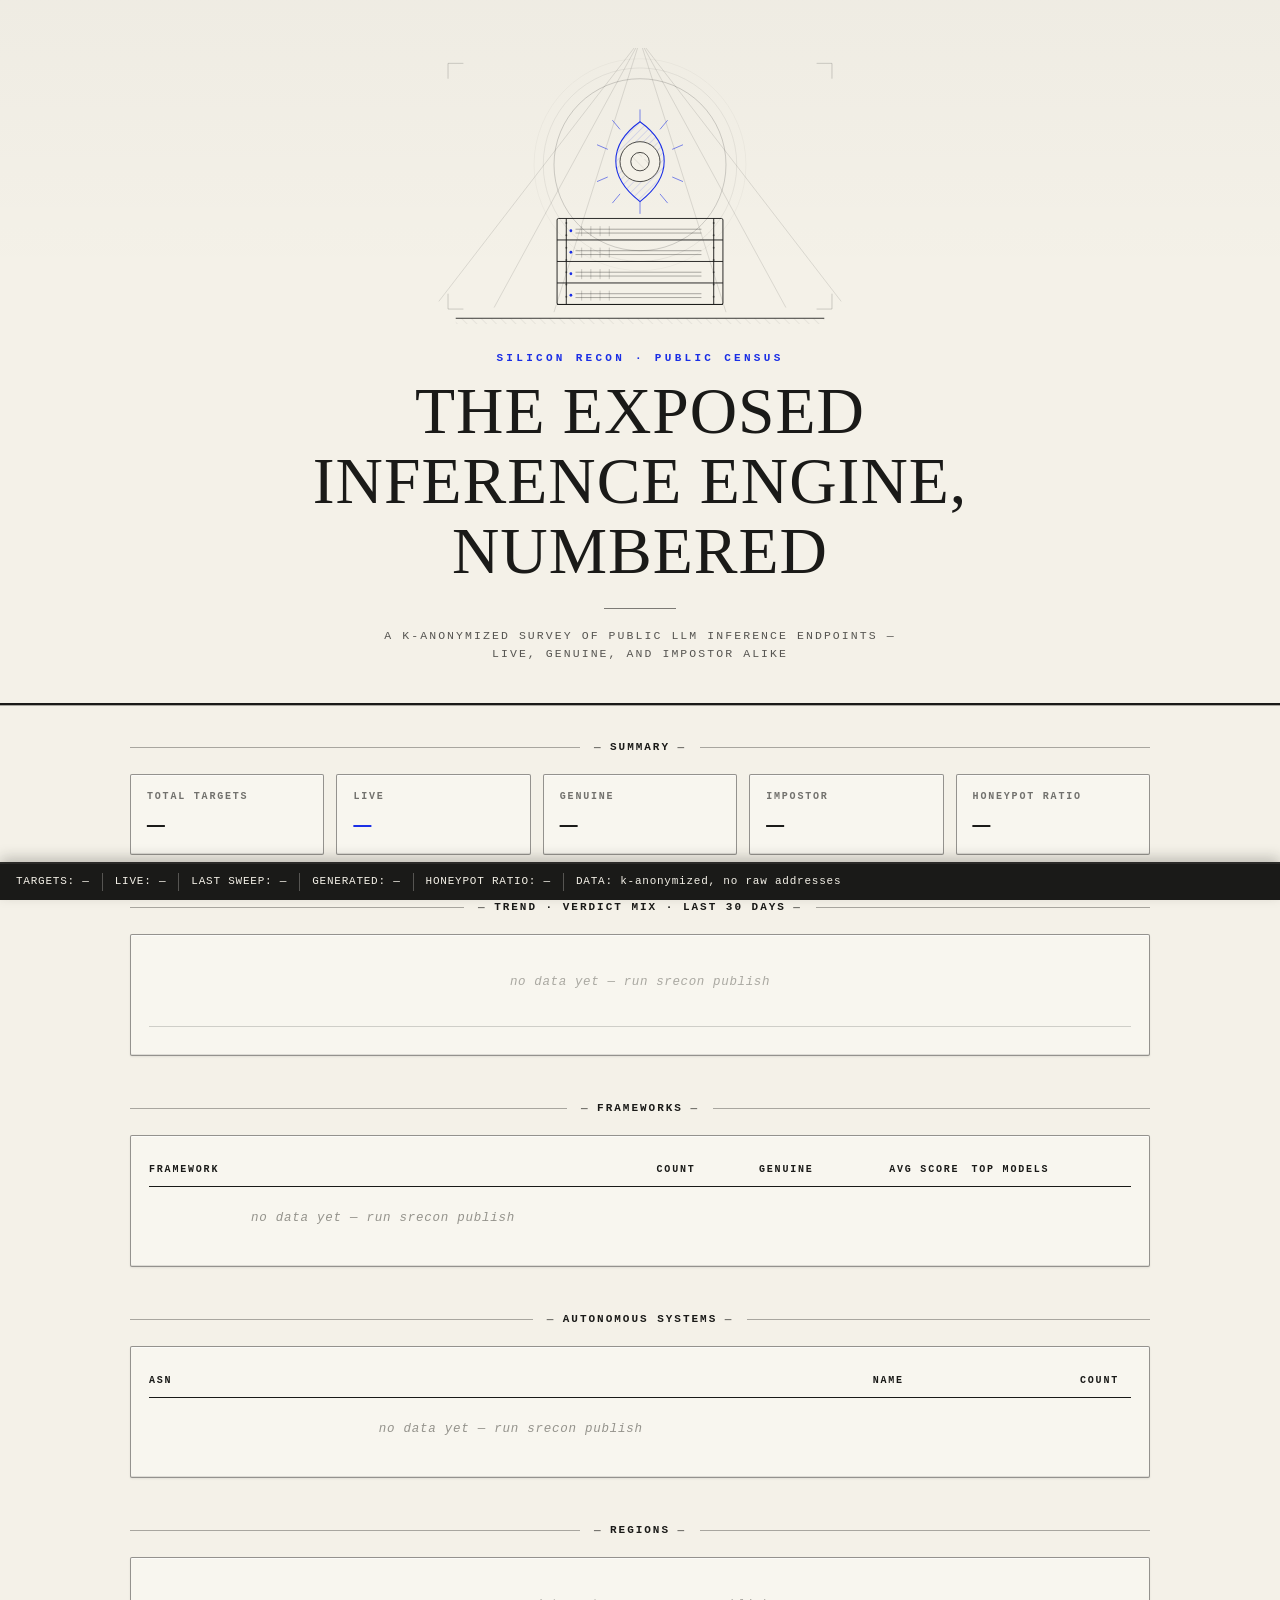
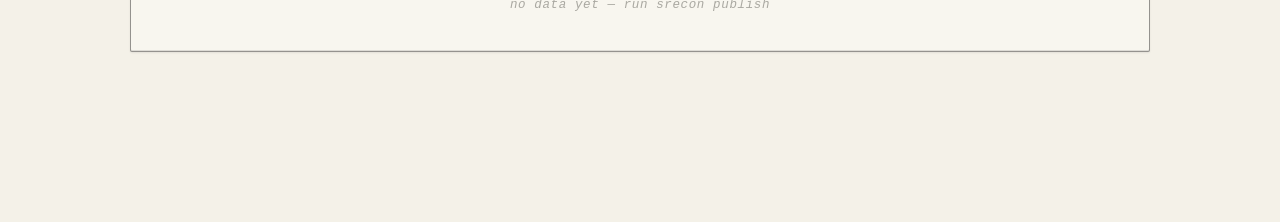
==== Documents/dev workspace/llm-recon/site/index.html @ 22ce021d "srecon wave9/10: public census site (engraved-terminal theme, Argus SVG, k-anonymized data feed) + w" ====
<!DOCTYPE html>
<html lang="en">
<head>
<meta charset="utf-8">
<meta name="viewport" content="width=device-width, initial-scale=1">
<title>SILICON RECON — The Exposed Inference Engine, Numbered</title>
<meta name="description" content="A k-anonymized public census of internet-exposed LLM inference endpoints. No raw addresses, ever.">
<link rel="stylesheet" href="style.css">
</head>
<body>

<header class="hero" id="top">
  <!-- Engraved Argus / server-rack plate. Inline SVG only, no external assets. -->
  <svg class="hero-art" viewBox="0 0 560 360" role="img" aria-label="Engraving: a hundred-eyed Argus merged with a server rack, eyes alight">
    <defs>
      <pattern id="hatchBlue" width="7" height="7" patternUnits="userSpaceOnUse" patternTransform="rotate(45)">
        <line x1="0" y1="0" x2="0" y2="7" stroke="#1a2ee6" stroke-width="0.7" opacity="0.55"/>
      </pattern>
      <pattern id="hatchInk" width="9" height="9" patternUnits="userSpaceOnUse" patternTransform="rotate(-45)">
        <line x1="0" y1="0" x2="0" y2="9" stroke="#1a1a18" stroke-width="0.5" opacity="0.4"/>
      </pattern>
    </defs>

    <!-- sunburst -->
    <g stroke="#1a1a18" stroke-width="0.7" opacity="0.22">
      <line x1="280" y1="-10" x2="18"  y2="330"/>
      <line x1="280" y1="-10" x2="90"  y2="338"/>
      <line x1="280" y1="-10" x2="168" y2="344"/>
      <line x1="280" y1="-10" x2="392" y2="344"/>
      <line x1="280" y1="-10" x2="470" y2="338"/>
      <line x1="280" y1="-10" x2="542" y2="330"/>
    </g>

    <!-- halo arcs -->
    <circle cx="280" cy="152" r="112" fill="none" stroke="#1a1a18" stroke-width="0.8" opacity="0.3"/>
    <circle cx="280" cy="152" r="126" fill="none" stroke="#1a1a18" stroke-width="0.5" opacity="0.18"/>
    <circle cx="280" cy="152" r="138" fill="none" stroke="#1a1a18" stroke-width="0.35" opacity="0.12"/>

    <!-- the eye of Argus -->
    <path d="M 280 96 C 322 126 322 168 280 200 C 238 168 238 126 280 96 Z"
          fill="url(#hatchBlue)" fill-opacity="0.85" stroke="#1a2ee6" stroke-width="1.4"/>
    <circle cx="280" cy="148" r="26" fill="#f4f1e8" stroke="#1a1a18" stroke-width="1"/>
    <circle cx="280" cy="148" r="12" fill="url(#hatchInk)" stroke="#1a1a18" stroke-width="1"/>
    <circle cx="285" cy="142" r="3" fill="#f4f1e8"/>
    <g stroke="#1a2ee6" stroke-width="0.9" opacity="0.8">
      <line x1="280" y1="96"  x2="280" y2="80"/>
      <line x1="306" y1="106" x2="316" y2="94"/>
      <line x1="322" y1="132" x2="336" y2="126"/>
      <line x1="322" y1="168" x2="336" y2="174"/>
      <line x1="306" y1="190" x2="316" y2="202"/>
      <line x1="280" y1="200" x2="280" y2="216"/>
      <line x1="254" y1="190" x2="244" y2="202"/>
      <line x1="238" y1="168" x2="224" y2="174"/>
      <line x1="238" y1="132" x2="224" y2="126"/>
      <line x1="254" y1="106" x2="244" y2="94"/>
    </g>

    <!-- rack frame -->
    <g stroke="#1a1a18" stroke-width="1.2" fill="none">
      <rect x="172" y="222" width="216" height="112" rx="2"/>
      <line x1="172" y1="250" x2="388" y2="250"/>
      <line x1="172" y1="278" x2="388" y2="278"/>
      <line x1="172" y1="306" x2="388" y2="306"/>
      <line x1="184" y1="222" x2="184" y2="334"/>
      <line x1="376" y1="222" x2="376" y2="334"/>
      <line x1="172" y1="334" x2="388" y2="334"/>
    </g>

    <!-- server units: vents + Argus eyes -->
    <g stroke="#1a1a18" stroke-width="0.6" opacity="0.75">
      <line x1="196" y1="236" x2="360" y2="236"/>
      <line x1="196" y1="241" x2="360" y2="241"/>
      <line x1="196" y1="264" x2="360" y2="264"/>
      <line x1="196" y1="269" x2="360" y2="269"/>
      <line x1="196" y1="292" x2="360" y2="292"/>
      <line x1="196" y1="297" x2="360" y2="297"/>
      <line x1="196" y1="320" x2="360" y2="320"/>
      <line x1="196" y1="325" x2="360" y2="325"/>
    </g>
    <g fill="#1a2ee6" stroke="none">
      <circle cx="190" cy="238" r="1.8"/>
      <circle cx="190" cy="266" r="1.8"/>
      <circle cx="190" cy="294" r="1.8"/>
      <circle cx="190" cy="322" r="1.8"/>
    </g>
    <!-- the hundred eyes, threaded along the rails -->
    <g fill="#1a1a18" opacity="0.55">
      <circle cx="184" cy="228" r="1.3"/><circle cx="376" cy="228" r="1.3"/>
      <circle cx="184" cy="244" r="1.3"/><circle cx="376" cy="244" r="1.3"/>
      <circle cx="184" cy="260" r="1.3"/><circle cx="376" cy="260" r="1.3"/>
      <circle cx="184" cy="276" r="1.3"/><circle cx="376" cy="276" r="1.3"/>
      <circle cx="184" cy="292" r="1.3"/><circle cx="376" cy="292" r="1.3"/>
      <circle cx="184" cy="308" r="1.3"/><circle cx="376" cy="308" r="1.3"/>
      <circle cx="184" cy="324" r="1.3"/><circle cx="376" cy="324" r="1.3"/>
    </g>
    <!-- vent tick marks -->
    <g stroke="#1a1a18" stroke-width="0.5" opacity="0.5">
      <line x1="204" y1="232" x2="204" y2="245"/><line x1="216" y1="232" x2="216" y2="245"/>
      <line x1="228" y1="232" x2="228" y2="245"/><line x1="240" y1="232" x2="240" y2="245"/>
      <line x1="204" y1="260" x2="204" y2="273"/><line x1="216" y1="260" x2="216" y2="273"/>
      <line x1="228" y1="260" x2="228" y2="273"/><line x1="240" y1="260" x2="240" y2="273"/>
      <line x1="204" y1="288" x2="204" y2="301"/><line x1="216" y1="288" x2="216" y2="301"/>
      <line x1="228" y1="288" x2="228" y2="301"/><line x1="240" y1="288" x2="240" y2="301"/>
      <line x1="204" y1="316" x2="204" y2="329"/><line x1="216" y1="316" x2="216" y2="329"/>
      <line x1="228" y1="316" x2="228" y2="329"/><line x1="240" y1="316" x2="240" y2="329"/>
    </g>

    <!-- engraved ground, cross-hatched -->
    <line x1="40" y1="352" x2="520" y2="352" stroke="#1a1a18" stroke-width="1.1"/>
    <rect x="40" y="352" width="480" height="8" fill="url(#hatchInk)" opacity="0.8"/>

    <!-- corner flourishes -->
    <g stroke="#1a1a18" stroke-width="0.6" opacity="0.4" fill="none">
      <path d="M 30 40 L 30 20 L 50 20"/>
      <path d="M 530 40 L 530 20 L 510 20"/>
      <path d="M 30 320 L 30 340 L 50 340"/>
      <path d="M 530 320 L 530 340 L 510 340"/>
    </g>
  </svg>

  <p class="kicker">Silicon Recon &middot; Public Census</p>
  <h1 class="hero-title">The Exposed<br>Inference Engine,<br>Numbered</h1>
  <p class="tagline">A k-anonymized survey of public LLM inference endpoints &mdash; live, genuine, and impostor alike</p>
</header>

<main class="wrap">

  <section id="summary-section" aria-labelledby="summary-label">
    <div class="rule"><span class="rule-label" id="summary-label">Summary</span></div>
    <div class="stat-strip" id="summary-strip">
      <div class="stat"><div class="stat-label">Total Targets</div><div class="stat-num" id="stat-total">…</div></div>
      <div class="stat"><div class="stat-label">Live</div><div class="stat-num" id="stat-live">…</div></div>
      <div class="stat"><div class="stat-label">Genuine</div><div class="stat-num" id="stat-genuine">…</div></div>
      <div class="stat"><div class="stat-label">Impostor</div><div class="stat-num" id="stat-impostor">…</div></div>
      <div class="stat"><div class="stat-label">Honeypot Ratio</div><div class="stat-num" id="stat-honeypot">…</div></div>
    </div>
  </section>

  <section id="trend-section" aria-labelledby="trend-label">
    <div class="rule"><span class="rule-label" id="trend-label">Trend &middot; Verdict Mix &middot; Last 30 Days</span></div>
    <div class="panel" id="trend-panel">
      <div id="trend-chart"><p class="placeholder">loading trend…</p></div>
      <div class="legend" id="trend-legend"></div>
    </div>
  </section>

  <section id="frameworks-section" aria-labelledby="frameworks-label">
    <div class="rule"><span class="rule-label" id="frameworks-label">Frameworks</span></div>
    <div class="panel">
      <div class="table-scroll">
        <table class="census" id="frameworks-table">
          <caption class="sr-only">Serving frameworks detected, with counts, genuine hits, average confidence score, and top model families</caption>
          <thead>
            <tr><th scope="col">Framework</th><th scope="col" class="num">Count</th><th scope="col" class="num">Genuine</th><th scope="col" class="num">Avg Score</th><th scope="col">Top Models</th></tr>
          </thead>
          <tbody><tr><td colspan="5" class="placeholder-cell">loading…</td></tr></tbody>
        </table>
      </div>
    </div>
  </section>

  <section id="asn-section" aria-labelledby="asn-label">
    <div class="rule"><span class="rule-label" id="asn-label">Autonomous Systems</span></div>
    <div class="panel">
      <div class="table-scroll">
        <table class="census" id="asn-table">
          <caption class="sr-only">Autonomous systems hosting live endpoints, with counts; suppressed small buckets merged into other</caption>
          <thead>
            <tr><th scope="col">ASN</th><th scope="col">Name</th><th scope="col" class="num">Count</th></tr>
          </thead>
          <tbody><tr><td colspan="3" class="placeholder-cell">loading…</td></tr></tbody>
        </table>
      </div>
    </div>
  </section>

  <section id="geo-section" aria-labelledby="geo-label">
    <div class="rule"><span class="rule-label" id="geo-label">Regions</span></div>
    <div class="panel" id="geo-panel"><p class="placeholder">loading…</p></div>
  </section>

</main>

<footer class="statusbar" aria-label="census status">
  <span id="sb-targets">TARGETS: …</span>
  <span id="sb-live">LIVE: …</span>
  <span id="sb-sweep">LAST SWEEP: …</span>
  <span id="sb-generated">GENERATED: …</span>
  <span id="sb-ratio">HONEYPOT RATIO: …</span>
  <span id="sb-data">DATA: k-anonymized, no raw addresses</span>
</footer>

<noscript><p class="noscript">This census dashboard needs JavaScript to render. Serve it over http:// (file:// blocks the data fetch) and enable JS.</p></noscript>

<script src="app.js"></script>
</body>
</html>
---- Documents/dev workspace/llm-recon/site/style.css ----
/* ============================================================================
   SILICON RECON — public census site
   Design system: "engraved terminal"
   cream #f4f1e8 · ink #1a1a18 · ultramarine #1a2ee6 · 1px hairlines @35%
   Didone serif display · dense monospace data · beveled/inset panels
   ========================================================================== */

:root {
  --cream:  #f4f1e8;
  --cream-2:#f8f6ef;   /* raised panel face */
  --ink:    #1a1a18;
  --blue:   #1a2ee6;
  --gray:   #6b6a63;
  --hair:   rgba(26, 26, 24, 0.35);   /* thin 1px hairlines */
  --hair-soft: rgba(26, 26, 24, 0.18);
  --hair-strong: rgba(26, 26, 24, 0.6);
  --serif: Georgia, 'Times New Roman', 'Liberation Serif', serif;
  --mono:  ui-monospace, 'Cascadia Mono', Consolas, 'Liberation Mono', 'DejaVu Sans Mono', monospace;
}

* { box-sizing: border-box; }

html { scroll-behavior: smooth; }

body {
  margin: 0;
  background: var(--cream);
  color: var(--ink);
  font-family: var(--mono);
  font-size: 14px;
  line-height: 1.55;
  -webkit-font-smoothing: antialiased;
}

/* ---------------------------------------------------------------------------
   Hero plate
   --------------------------------------------------------------------------- */

.hero {
  text-align: center;
  padding: 48px 20px 40px;
  border-bottom: 2px solid var(--ink);
  box-shadow: 0 1px 0 var(--hair);
  background:
    linear-gradient(180deg, rgba(26, 26, 24, 0.025), rgba(26, 26, 24, 0) 40%),
    var(--cream);
}

.hero-art {
  width: min(430px, 86vw);
  height: auto;
  display: block;
  margin: 0 auto 26px;
}

.kicker {
  margin: 0 0 10px;
  font-size: 11px;
  font-weight: 700;
  text-transform: uppercase;
  letter-spacing: 0.3em;
  color: var(--blue);
}

.hero-title {
  margin: 0;
  font-family: var(--serif);
  font-weight: 400;
  font-size: clamp(2.1rem, 6.2vw, 4.1rem);
  line-height: 1.06;
  letter-spacing: 0.015em;
  text-transform: uppercase;
}

.hero-title::after {
  content: "";
  display: block;
  width: 72px;
  height: 1px;
  margin: 22px auto 0;
  background: var(--ink);
  opacity: 0.55;
}

.tagline {
  margin: 18px auto 0;
  max-width: 560px;
  font-size: 11.5px;
  text-transform: uppercase;
  letter-spacing: 0.18em;
  color: var(--ink);
  opacity: 0.72;
}

/* ---------------------------------------------------------------------------
   Layout
   --------------------------------------------------------------------------- */

.wrap {
  max-width: 1060px;
  margin: 0 auto;
  padding: 34px 20px 90px;   /* bottom room for the sticky statusbar */
}

section { margin-bottom: 44px; }

/* engraved section rules: hairline — label — hairline */
.rule {
  display: flex;
  align-items: center;
  gap: 14px;
  margin-bottom: 18px;
}
.rule::before,
.rule::after {
  content: "";
  flex: 1;
  height: 1px;
  background: var(--hair);
}
.rule-label {
  font-size: 11px;
  font-weight: 700;
  text-transform: uppercase;
  letter-spacing: 0.18em;
  white-space: nowrap;
}
.rule-label::before { content: "\2014\2002"; color: var(--hair-strong); }
.rule-label::after  { content: "\2002\2014"; color: var(--hair-strong); }

/* ---------------------------------------------------------------------------
   Panels: beveled / inset engraved plates
   --------------------------------------------------------------------------- */

.panel {
  background: var(--cream-2);
  border: 1px groove rgba(26, 26, 24, 0.45);
  border-radius: 2px;
  padding: 18px 18px 16px;
  box-shadow:
    inset 0 1px 0 rgba(255, 255, 255, 0.65),
    inset 0 -1px 0 rgba(26, 26, 24, 0.12),
    0 1px 2px rgba(26, 26, 24, 0.08);
}

/* ---------------------------------------------------------------------------
   Summary stat strip
   --------------------------------------------------------------------------- */

.stat-strip {
  display: grid;
  grid-template-columns: repeat(auto-fit, minmax(150px, 1fr));
  gap: 12px;
}

.stat {
  background: var(--cream-2);
  border: 1px groove rgba(26, 26, 24, 0.45);
  border-radius: 2px;
  padding: 14px 16px 12px;
  box-shadow:
    inset 0 1px 0 rgba(255, 255, 255, 0.6),
    inset 0 -1px 0 rgba(26, 26, 24, 0.12);
  min-width: 0;
}

.stat-label {
  font-size: 10px;
  font-weight: 700;
  text-transform: uppercase;
  letter-spacing: 0.18em;
  color: var(--ink);
  opacity: 0.6;
  margin-bottom: 8px;
  white-space: nowrap;
  overflow: hidden;
  text-overflow: ellipsis;
}

.stat-num {
  font-size: 1.85rem;
  line-height: 1;
  font-variant-numeric: tabular-nums;
  letter-spacing: 0.02em;
}

.stat-num.blue { color: var(--blue); }
.stat-num.dim  { color: var(--gray); }

.stat-note {
  margin-top: 7px;
  font-size: 9.5px;
  text-transform: uppercase;
  letter-spacing: 0.14em;
  color: var(--ink);
  opacity: 0.5;
}

/* ---------------------------------------------------------------------------
   Trend chart
   --------------------------------------------------------------------------- */

#trend-chart svg {
  display: block;
  width: 100%;
  height: auto;
}

.chart-title-note { /* reserved for future use */ }

.legend {
  display: flex;
  flex-wrap: wrap;
  gap: 14px;
  margin-top: 14px;
  padding-top: 12px;
  border-top: 1px solid var(--hair-soft);
}

.legend-item {
  display: inline-flex;
  align-items: center;
  gap: 7px;
  font-size: 10.5px;
  text-transform: uppercase;
  letter-spacing: 0.12em;
}

.legend-swatch {
  width: 16px;
  height: 8px;
  border: 1px solid rgba(26, 26, 24, 0.5);
  background: repeating-linear-gradient(
    45deg,
    currentColor 0, currentColor 2px, transparent 2px, transparent 4px
  );
  opacity: 0.85;
}

/* ---------------------------------------------------------------------------
   Tables
   --------------------------------------------------------------------------- */

.table-scroll { overflow-x: auto; }

table.census {
  width: 100%;
  border-collapse: collapse;
  font-size: 12.5px;
  font-variant-numeric: tabular-nums;
}

table.census th {
  font-size: 10px;
  font-weight: 700;
  text-transform: uppercase;
  letter-spacing: 0.18em;
  text-align: left;
  padding: 8px 12px 8px 0;
  border-bottom: 1px solid var(--ink);
  box-shadow: 0 1px 0 var(--hair);
  white-space: nowrap;
}

table.census th.num,
table.census td.num { text-align: right; }

table.census td {
  padding: 8px 12px 8px 0;
  border-bottom: 1px solid var(--hair);       /* visible row rules */
  vertical-align: top;
  white-space: nowrap;
  overflow: hidden;
  text-overflow: ellipsis;
  max-width: 320px;
}

table.census tbody tr:last-child td { border-bottom: none; }

table.census td.model-cell {
  white-space: normal;
  font-size: 11.5px;
  color: var(--ink);
  opacity: 0.85;
}

table.census .fw {
  font-weight: 700;
  letter-spacing: 0.04em;
}

table.census .genuine-ok { color: var(--blue); font-weight: 700; }

/* dim bucket: k-anonymity "other" row */
table.census tr.dim td,
td.dim {
  color: var(--gray);
  opacity: 0.55;
  font-style: italic;
}

.placeholder-cell {
  padding: 22px 0 !important;
  text-align: center;
  color: var(--gray);
  opacity: 0.7;
  font-style: italic;
  letter-spacing: 0.06em;
  white-space: normal !important;
}

/* ---------------------------------------------------------------------------
   Geo / regions
   --------------------------------------------------------------------------- */

.geo-chips { display: flex; flex-wrap: wrap; gap: 8px; }

.geo-chip {
  border: 1px solid var(--hair);
  padding: 3px 9px;
  font-size: 11px;
  letter-spacing: 0.08em;
  background: var(--cream);
}
.geo-chip b { font-weight: 700; color: var(--blue); }
.geo-chip.dim { opacity: 0.55; font-style: italic; }

/* ---------------------------------------------------------------------------
   Placeholders (graceful degradation)
   --------------------------------------------------------------------------- */

.placeholder {
  color: var(--gray);
  opacity: 0.55;
  font-style: italic;
  letter-spacing: 0.05em;
  font-size: 12.5px;
  text-align: center;
  padding: 20px 10px;
  margin: 0;
}

/* ---------------------------------------------------------------------------
   Status bar — hashcat style, dark console accent
   --------------------------------------------------------------------------- */

.statusbar {
  position: sticky;
  bottom: 0;
  z-index: 20;
  display: flex;
  flex-wrap: wrap;
  align-items: center;
  gap: 6px 0;
  background: var(--ink);
  color: var(--cream);
  font-size: 11px;
  letter-spacing: 0.07em;
  padding: 9px 16px;
  box-shadow: 0 -2px 0 rgba(26, 26, 24, 0.9), 0 -6px 14px rgba(26, 26, 24, 0.25);
}

.statusbar span {
  padding: 0 12px;
  border-right: 1px solid rgba(244, 241, 232, 0.28);
  white-space: nowrap;
}
.statusbar span:first-child { padding-left: 0; }
.statusbar span:last-child  { border-right: none; }

.statusbar .sb-blue { color: #7d8bff; }   /* readable ultramarine on ink */
.statusbar .sb-muted { opacity: 0.55; }

/* ---------------------------------------------------------------------------
   Misc
   --------------------------------------------------------------------------- */

.noscript {
  margin: 0;
  padding: 14px 20px;
  background: var(--ink);
  color: var(--cream);
  font-size: 12px;
}

.sr-only {
  position: absolute;
  width: 1px; height: 1px;
  margin: -1px; padding: 0;
  overflow: hidden;
  clip: rect(0 0 0 0);
  white-space: nowrap;
  border: 0;
}

/* ---------------------------------------------------------------------------
   Responsive
   --------------------------------------------------------------------------- */

@media (max-width: 720px) {
  .wrap { padding: 26px 14px 90px; }
  .stat-strip { grid-template-columns: repeat(2, 1fr); }
  .hero { padding: 34px 16px 30px; }
  .statusbar { font-size: 10px; }
  table.census { font-size: 12px; }
}

@media (max-width: 420px) {
  .stat-strip { grid-template-columns: 1fr; }
}

/* print: flatten the sticky bar */
@media print {
  .statusbar { position: static; }
  body { background: #fff; }
}
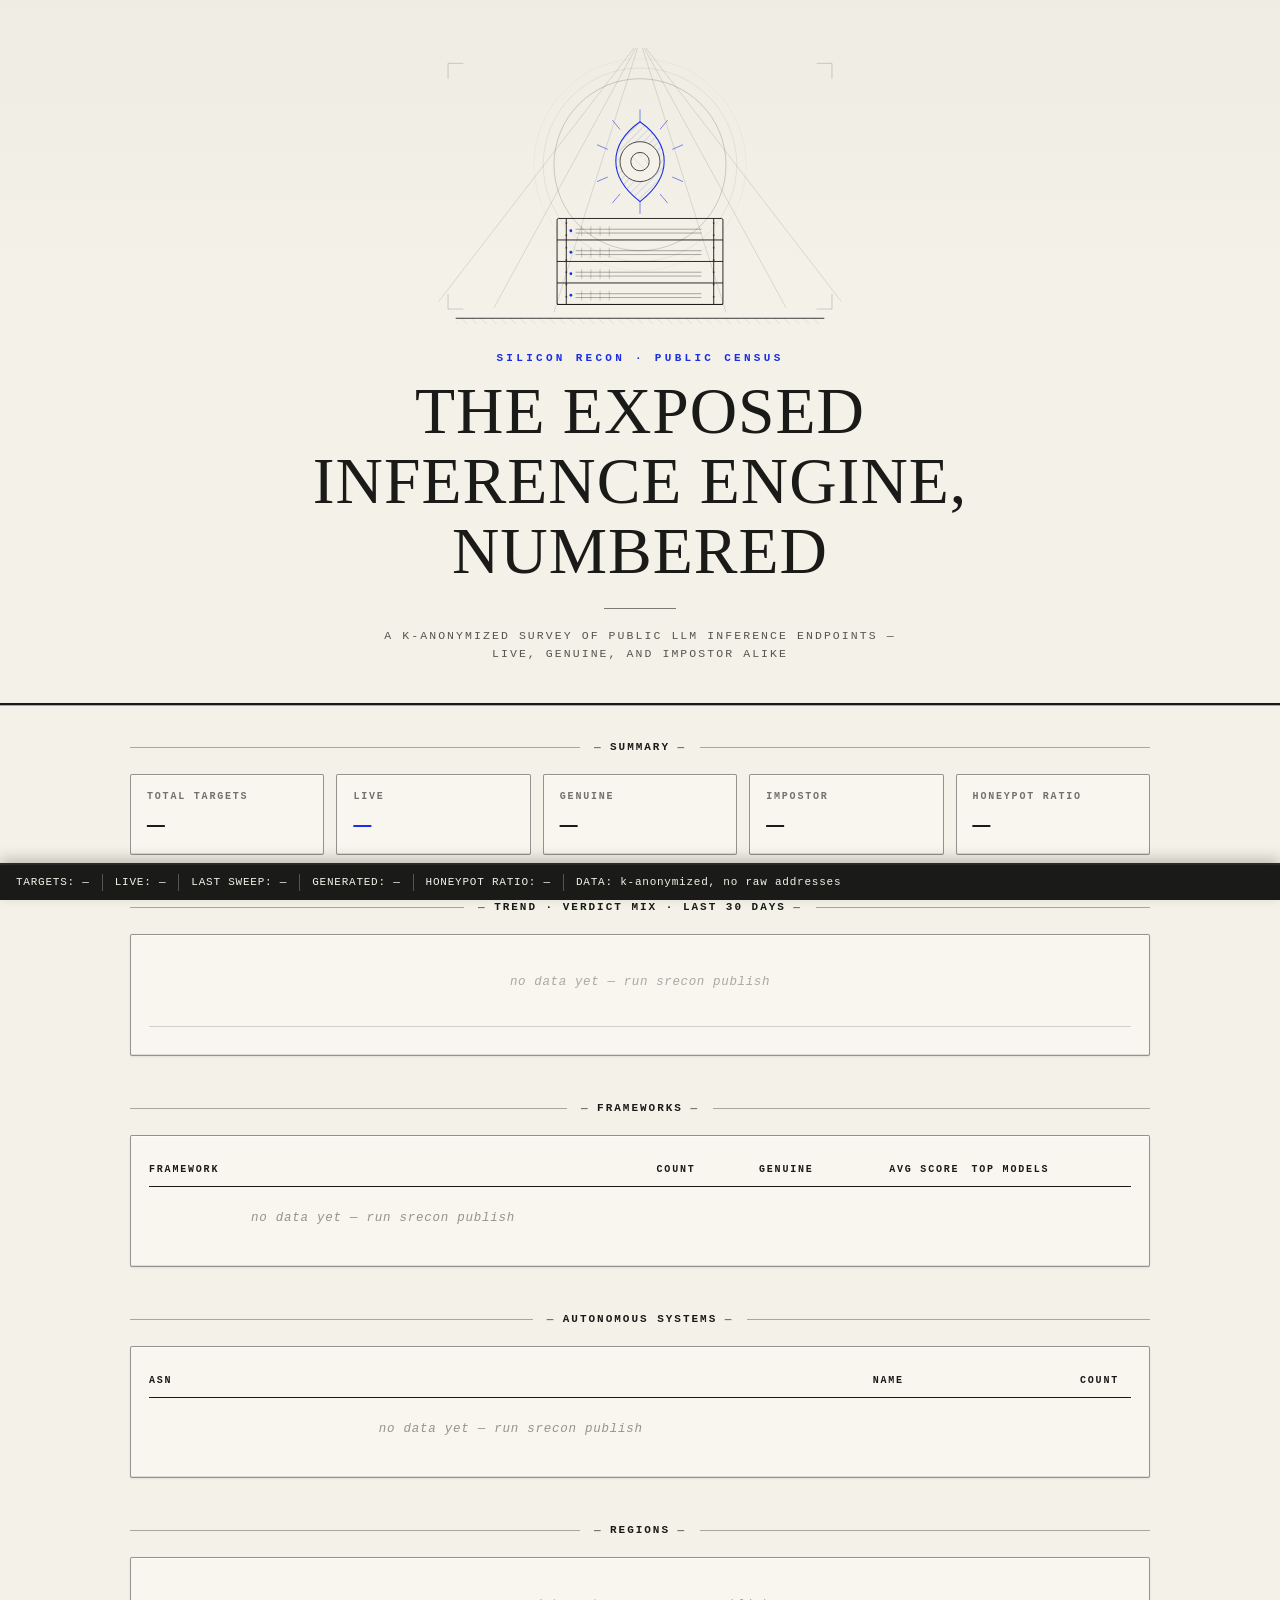
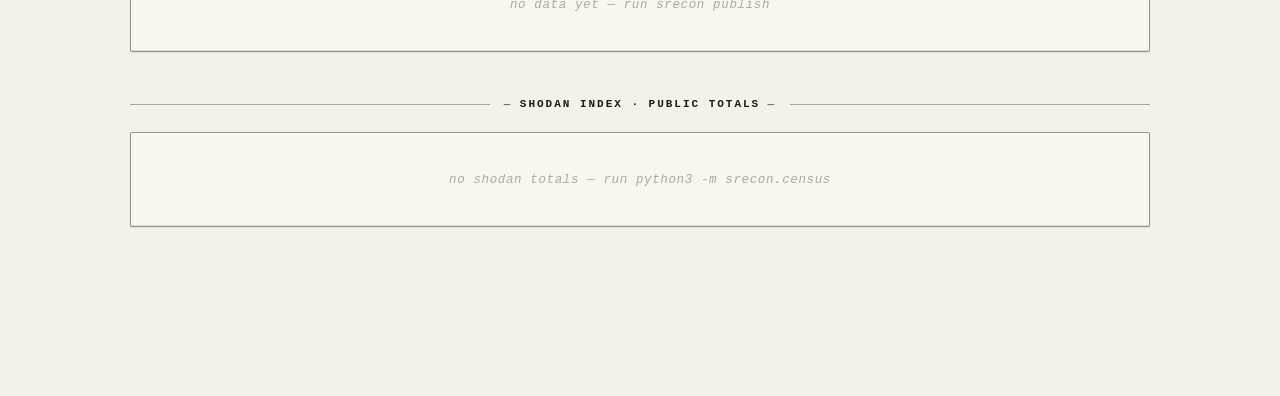
==== commit 2f4aa42e: "srecon: shodan census fetcher (free host/count API, totals only, no raw hosts) + site Shodan Index p" ====
--- a/Documents/dev workspace/llm-recon/site/index.html
+++ b/Documents/dev workspace/llm-recon/site/index.html
@@ -5,6 +5,12 @@
 <meta name="viewport" content="width=device-width, initial-scale=1">
 <title>SILICON RECON — The Exposed Inference Engine, Numbered</title>
 <meta name="description" content="A k-anonymized public census of internet-exposed LLM inference endpoints. No raw addresses, ever.">
+<meta name="robots" content="index,follow">
+<meta name="theme-color" content="#f4f1e8">
+<meta property="og:title" content="SILICON RECON — The Exposed Inference Engine, Numbered">
+<meta property="og:description" content="A k-anonymized public census of internet-exposed LLM inference endpoints. No raw addresses, ever.">
+<meta property="og:type" content="website">
+<link rel="icon" type="image/svg+xml" href="favicon.svg">
 <link rel="stylesheet" href="style.css">
 </head>
 <body>
@@ -179,6 +185,11 @@
     <div class="panel" id="geo-panel"><p class="placeholder">loading…</p></div>
   </section>
 
+  <section id="shodan-section" aria-labelledby="shodan-label">
+    <div class="rule"><span class="rule-label" id="shodan-label">Shodan Index &middot; Public Totals</span></div>
+    <div class="panel" id="shodan-panel"><p class="placeholder">loading…</p></div>
+  </section>
+
 </main>
 
 <footer class="statusbar" aria-label="census status">
